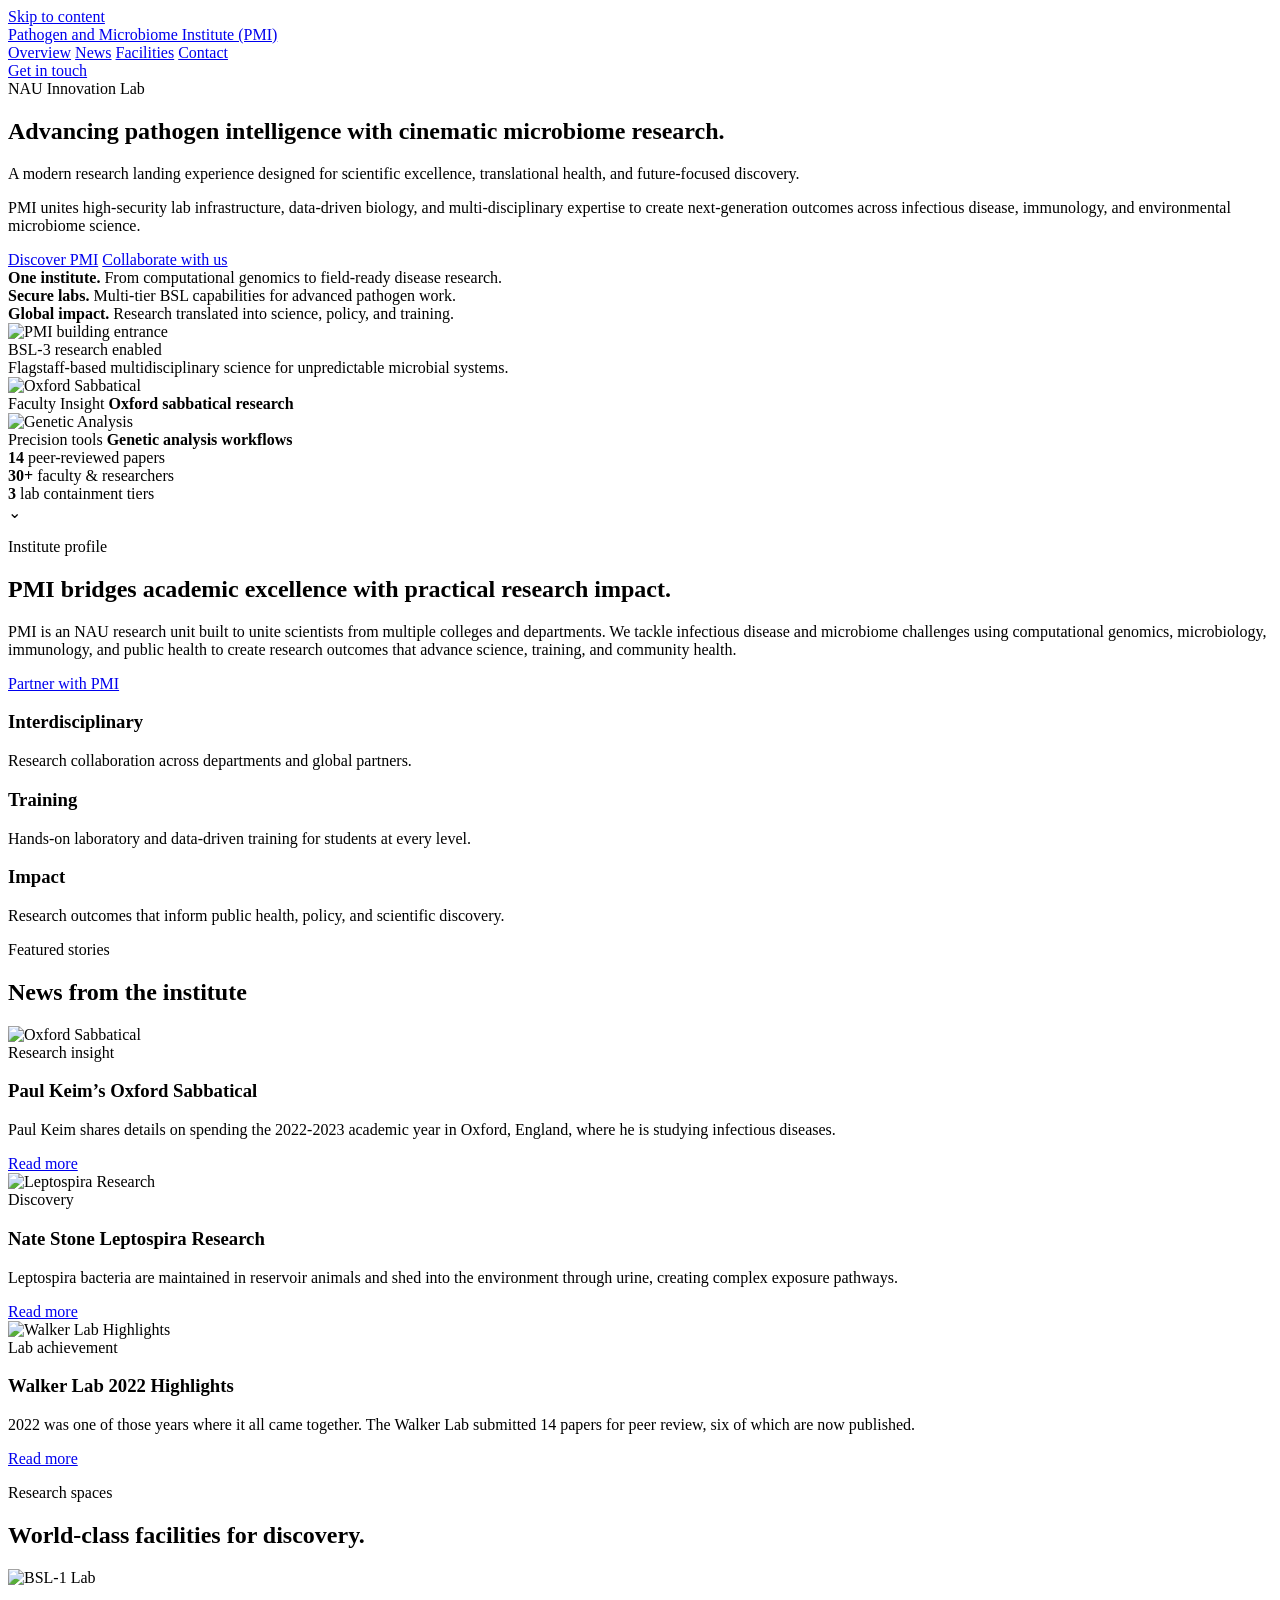
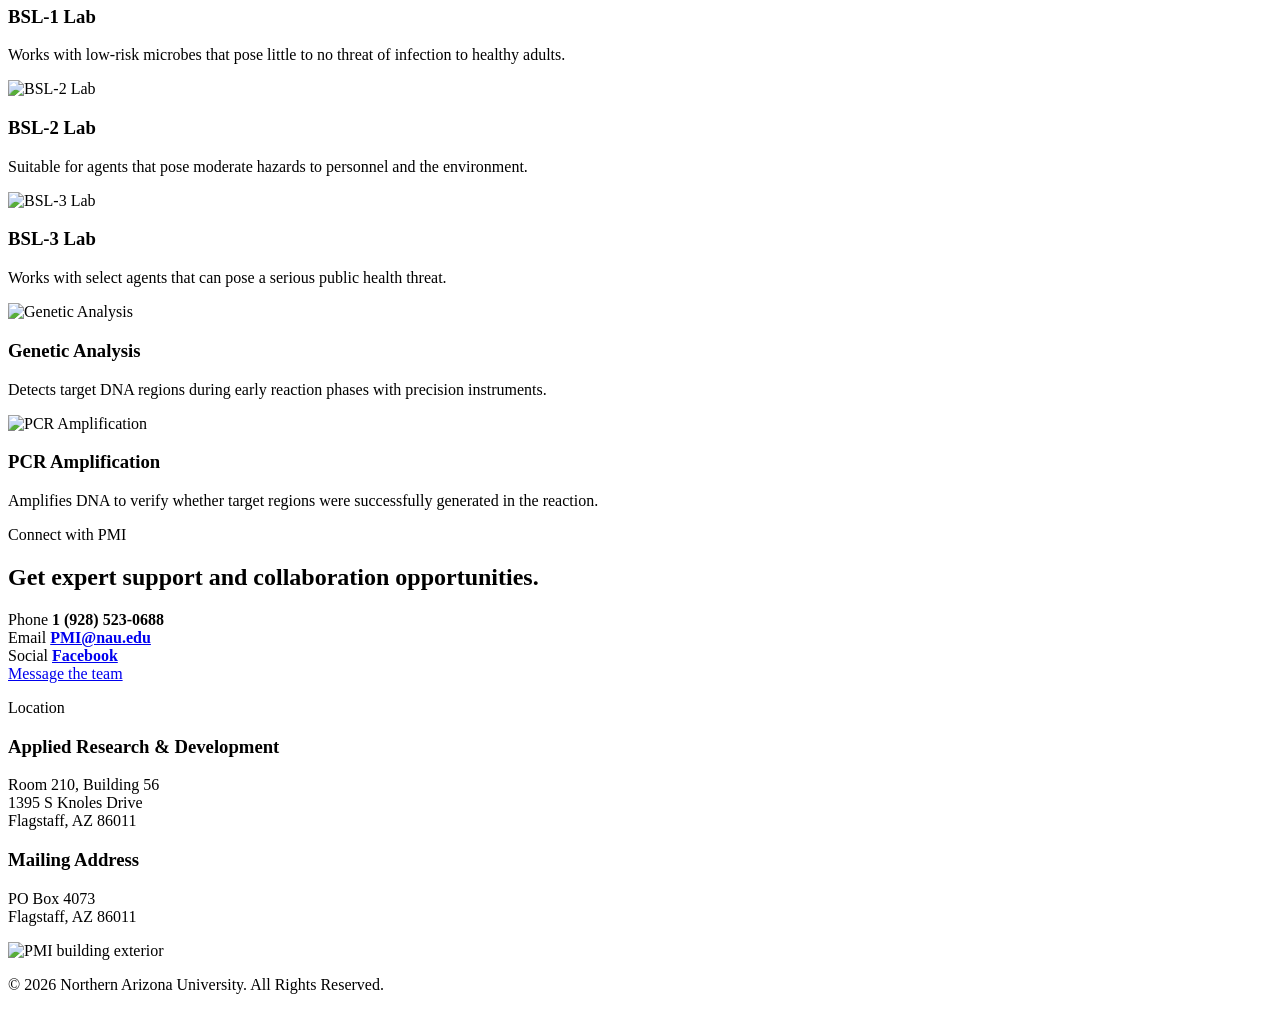
==== index.html @ f7e990fe "Initial Design for future references. A short attempt for the redesign of existing site for future u" ====
<!DOCTYPE html>
<html lang="en">
<head>
    <meta charset="UTF-8">
    <meta name="viewport" content="width=device-width, initial-scale=1.0">
    <title>The Pathogen & Microbiome Institute | Northern Arizona University</title>
    <link rel="stylesheet" href="css/style.css">
</head>
<body>
    <a class="skip-link" href="#main-content">Skip to content</a>

    <header class="site-header">
        <div class="header-shell">
            <a href="#" class="brand-mark">Pathogen and Microbiome Institute (PMI)</a>
            <nav class="site-nav" aria-label="Primary navigation">
                <a href="#overview">Overview</a>
                <a href="#news">News</a>
                <a href="#facilities">Facilities</a>
                <a href="#contact">Contact</a>
            </nav>
            <a href="#contact" class="nav-cta">Get in touch</a>
        </div>
    </header>

    <main id="main-content">
        <section class="hero reveal" id="hero">
            <div class="hero-shell">
                <div class="hero-copy">
                    <span class="eyebrow">NAU Innovation Lab</span>
                    <div class="hero-title-wrap">
                        <h1>Advancing pathogen intelligence with cinematic microbiome research.</h1>
                        <p class="hero-kicker">A modern research landing experience designed for scientific excellence, translational health, and future-focused discovery.</p>
                    </div>
                    <p>PMI unites high-security lab infrastructure, data-driven biology, and multi-disciplinary expertise to create next-generation outcomes across infectious disease, immunology, and environmental microbiome science.</p>
                    <div class="hero-actions">
                        <a href="#overview" class="btn btn-primary">Discover PMI</a>
                        <a href="#contact" class="btn btn-secondary">Collaborate with us</a>
                    </div>
                    <div class="hero-highlights">
                        <div class="hero-highlight">
                            <strong>One institute.</strong>
                            <span>From computational genomics to field-ready disease research.</span>
                        </div>
                        <div class="hero-highlight">
                            <strong>Secure labs.</strong>
                            <span>Multi-tier BSL capabilities for advanced pathogen work.</span>
                        </div>
                        <div class="hero-highlight">
                            <strong>Global impact.</strong>
                            <span>Research translated into science, policy, and training.</span>
                        </div>
                    </div>
                </div>

                <div class="hero-media">
                    <div class="hero-media__scene">
                        <div class="hero-media__backdrop"></div>
                        <div class="hero-frame interactive-card">
                            <img src="assets/Images/PMI_Building.jpg" alt="PMI building entrance" loading="eager">
                            <div class="hero-frame__badge">BSL-3 research enabled</div>
                            <div class="hero-frame__caption">Flagstaff-based multidisciplinary science for unpredictable microbial systems.</div>
                        </div>
                        <div class="hero-mini-grid">
                            <article class="hero-mini-card interactive-card">
                                <img src="assets/Images/Paul Keims Oxford Sabbatical.jpg" alt="Oxford Sabbatical" loading="lazy">
                                <div>
                                    <span>Faculty Insight</span>
                                    <strong>Oxford sabbatical research</strong>
                                </div>
                            </article>
                            <article class="hero-mini-card interactive-card">
                                <img src="assets/Images/Genetic analysis.jpg" alt="Genetic Analysis" loading="lazy">
                                <div>
                                    <span>Precision tools</span>
                                    <strong>Genetic analysis workflows</strong>
                                </div>
                            </article>
                        </div>
                        <div class="hero-stat-panel">
                            <div>
                                <strong>14</strong>
                                <span>peer-reviewed papers</span>
                            </div>
                            <div>
                                <strong>30+</strong>
                                <span>faculty & researchers</span>
                            </div>
                            <div>
                                <strong>3</strong>
                                <span>lab containment tiers</span>
                            </div>
                        </div>
                    </div>
                </div>
            </div>
            <div class="hero-shapes">
                <div class="shape shape--circle"></div>
                <div class="shape shape--stripe"></div>
                <div class="shape shape--blur"></div>
            </div>
            <div class="hero-scroll-indicator">
                <!--<span>Scroll</span>-->
                <span class="arrow">⌄</span>
            </div>
        </section>

        <section class="overview section-shell reveal" id="overview">
            <div class="section-grid">
                <div class="overview-copy">
                    <p class="section-label">Institute profile</p>
                    <h2>PMI bridges academic excellence with practical research impact.</h2>
                    <p>PMI is an NAU research unit built to unite scientists from multiple colleges and departments. We tackle infectious disease and microbiome challenges using computational genomics, microbiology, immunology, and public health to create research outcomes that advance science, training, and community health.</p>
                    <a href="#contact" class="btn btn-primary btn-medium">Partner with PMI</a>
                </div>
                <div class="overview-cards">
                    <article class="stat-card interactive-card" data-title="Interdisciplinary" data-description="Computational biology, genomics, immunology, and public health under one institute.">
                        <h3>Interdisciplinary</h3>
                        <p>Research collaboration across departments and global partners.</p>
                    </article>
                    <article class="stat-card interactive-card" data-title="Training" data-description="Hands-on laboratory and data-driven training for students at every level.">
                        <h3>Training</h3>
                        <p>Hands-on laboratory and data-driven training for students at every level.</p>
                    </article>
                    <article class="stat-card interactive-card" data-title="Impact" data-description="Research outcomes that inform public health, policy, and scientific discovery.">
                        <h3>Impact</h3>
                        <p>Research outcomes that inform public health, policy, and scientific discovery.</p>
                    </article>
                </div>
            </div>
        </section>

        <section class="news section-shell reveal" id="news">
            <div class="section-heading">
                <p class="section-label">Featured stories</p>
                <h2>News from the institute</h2>
            </div>
            <div class="news-grid">
                <article class="news-card interactive-card" data-title="Oxford Sabbatical" data-description="Professor Paul Keim shares insights from his year at Oxford studying infectious diseases.">
                    <img src="assets/Images/Paul Keims Oxford Sabbatical.jpg" alt="Oxford Sabbatical" loading="lazy">
                    <div class="news-copy">
                        <span class="news-tag">Research insight</span>
                        <h3>Paul Keim’s Oxford Sabbatical</h3>
                        <p>Paul Keim shares details on spending the 2022-2023 academic year in Oxford, England, where he is studying infectious diseases.</p>
                        <a href="#" class="news-link">Read more</a>
                    </div>
                </article>
                <article class="news-card interactive-card" data-title="Leptospira Research" data-description="Nate Stone investigates reservoir hosts and environmental transmission pathways.">
                    <img src="assets/Images/Nate Store.jpg" alt="Leptospira Research" loading="lazy">
                    <div class="news-copy">
                        <span class="news-tag">Discovery</span>
                        <h3>Nate Stone Leptospira Research</h3>
                        <p>Leptospira bacteria are maintained in reservoir animals and shed into the environment through urine, creating complex exposure pathways.</p>
                        <a href="#" class="news-link">Read more</a>
                    </div>
                </article>
                <article class="news-card interactive-card" data-title="Walker Lab" data-description="Walker Lab research achievements include 14 submissions and six published papers in one year.">
                    <img src="assets/Images/Walker Lab 2022.jpg" alt="Walker Lab Highlights" loading="lazy">
                    <div class="news-copy">
                        <span class="news-tag">Lab achievement</span>
                        <h3>Walker Lab 2022 Highlights</h3>
                        <p>2022 was one of those years where it all came together. The Walker Lab submitted 14 papers for peer review, six of which are now published.</p>
                        <a href="#" class="news-link">Read more</a>
                    </div>
                </article>
            </div>
        </section>

        <section class="facilities section-shell reveal" id="facilities">
            <div class="section-heading">
                <p class="section-label">Research spaces</p>
                <h2>World-class facilities for discovery.</h2>
            </div>
            <div class="facilities-grid">
                <article class="facility-card interactive-card" data-title="BSL-1" data-description="Low-risk biology research in a mission-ready lab space.">
                    <img src="assets/Images/Facilities_BSL-1.jpg" alt="BSL-1 Lab" loading="lazy">
                    <div class="facility-copy">
                        <h3>BSL-1 Lab</h3>
                        <p>Works with low-risk microbes that pose little to no threat of infection to healthy adults.</p>
                    </div>
                </article>
                <article class="facility-card interactive-card" data-title="BSL-2" data-description="Moderate-hazard laboratory capabilities for advanced pathogen work.">
                    <img src="assets/Images/Facilities_BLS-2.jpg" alt="BSL-2 Lab" loading="lazy">
                    <div class="facility-copy">
                        <h3>BSL-2 Lab</h3>
                        <p>Suitable for agents that pose moderate hazards to personnel and the environment.</p>
                    </div>
                </article>
                <article class="facility-card interactive-card" data-title="BSL-3" data-description="Specialized containment for high-risk pathogen research.">
                    <img src="assets/Images/Facilities_BSL-3.jpg" alt="BSL-3 Lab" loading="lazy">
                    <div class="facility-copy">
                        <h3>BSL-3 Lab</h3>
                        <p>Works with select agents that can pose a serious public health threat.</p>
                    </div>
                </article>
                <article class="facility-card interactive-card" data-title="Genetic Analysis" data-description="Precision DNA detection technology for early-stage research.">
                    <img src="assets/Images/Genetic analysis.jpg" alt="Genetic Analysis" loading="lazy">
                    <div class="facility-copy">
                        <h3>Genetic Analysis</h3>
                        <p>Detects target DNA regions during early reaction phases with precision instruments.</p>
                    </div>
                </article>
                <article class="facility-card interactive-card" data-title="PCR Amplification" data-description="Rapid DNA amplification with advanced thermal cycling systems.">
                    <img src="assets/Images/PCR Amplification.jpg" alt="PCR Amplification" loading="lazy">
                    <div class="facility-copy">
                        <h3>PCR Amplification</h3>
                        <p>Amplifies DNA to verify whether target regions were successfully generated in the reaction.</p>
                    </div>
                </article>
            </div>
        </section>

        <section class="contact section-shell reveal" id="contact">
            <div class="contact-grid">
                <div class="contact-panel glass-panel">
                    <p class="section-label">Connect with PMI</p>
                    <h2>Get expert support and collaboration opportunities.</h2>
                    <div class="contact-list">
                        <div>
                            <span>Phone</span>
                            <strong>1 (928) 523-0688</strong>
                        </div>
                        <div>
                            <span>Email</span>
                            <strong><a href="mailto:PMI@nau.edu">PMI@nau.edu</a></strong>
                        </div>
                        <div>
                            <span>Social</span>
                            <strong><a href="https://www.facebook.com/PathogenMicrobiomeInstitute/">Facebook</a></strong>
                        </div>
                    </div>
                    <a href="mailto:PMI@nau.edu" class="btn btn-primary">Message the team</a>
                </div>
                <div class="location-panel glass-panel">
                    <p class="section-label">Location</p>
                    <h3>Applied Research & Development</h3>
                    <p>Room 210, Building 56<br>1395 S Knoles Drive<br>Flagstaff, AZ 86011</p>
                    <h3>Mailing Address</h3>
                    <p>PO Box 4073<br>Flagstaff, AZ 86011</p>
                    <img src="assets/Images/PMI_Building.jpg" alt="PMI building exterior" loading="lazy">
                </div>
            </div>
        </section>
    </main>

    <footer class="site-footer">
        <div class="footer-shell">
            <p>© 2026 Northern Arizona University. All Rights Reserved.</p>
        </div>
    </footer>

    <script src="js/script.js"></script>
</body>
</html>
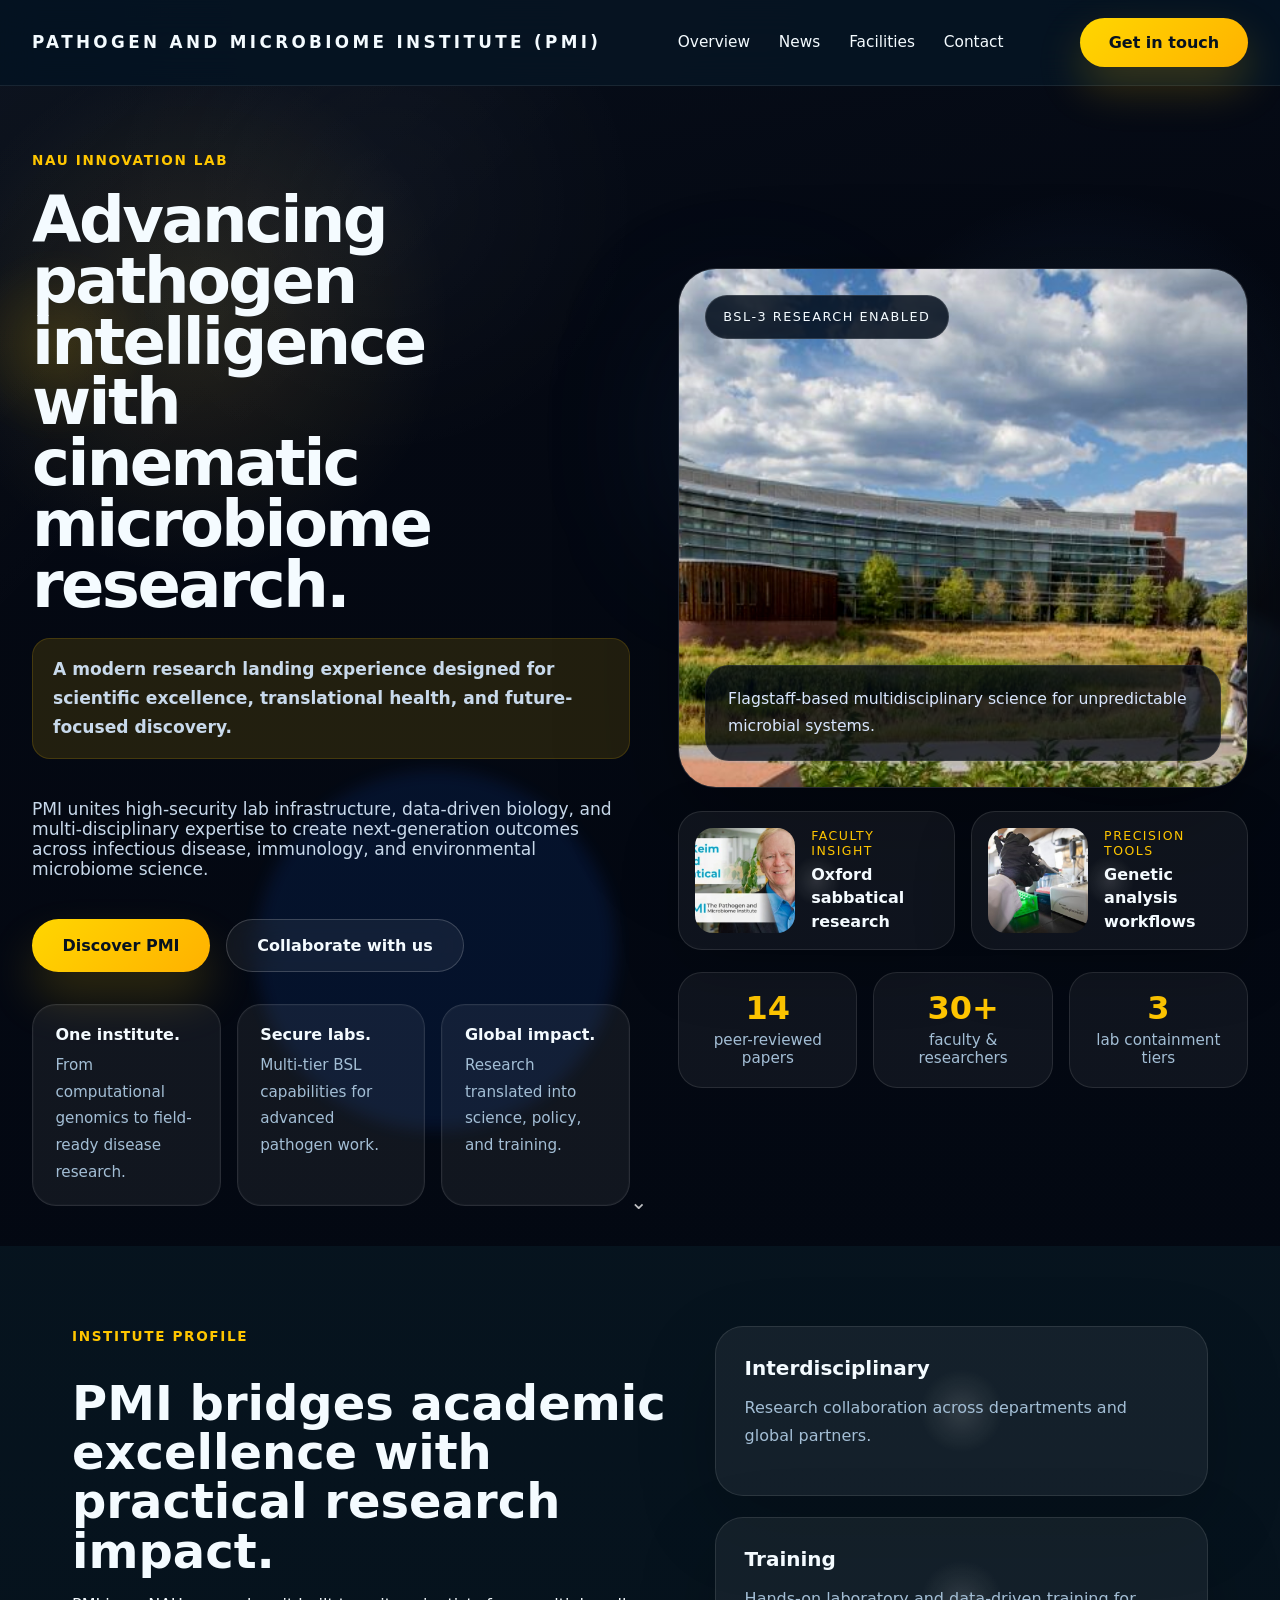
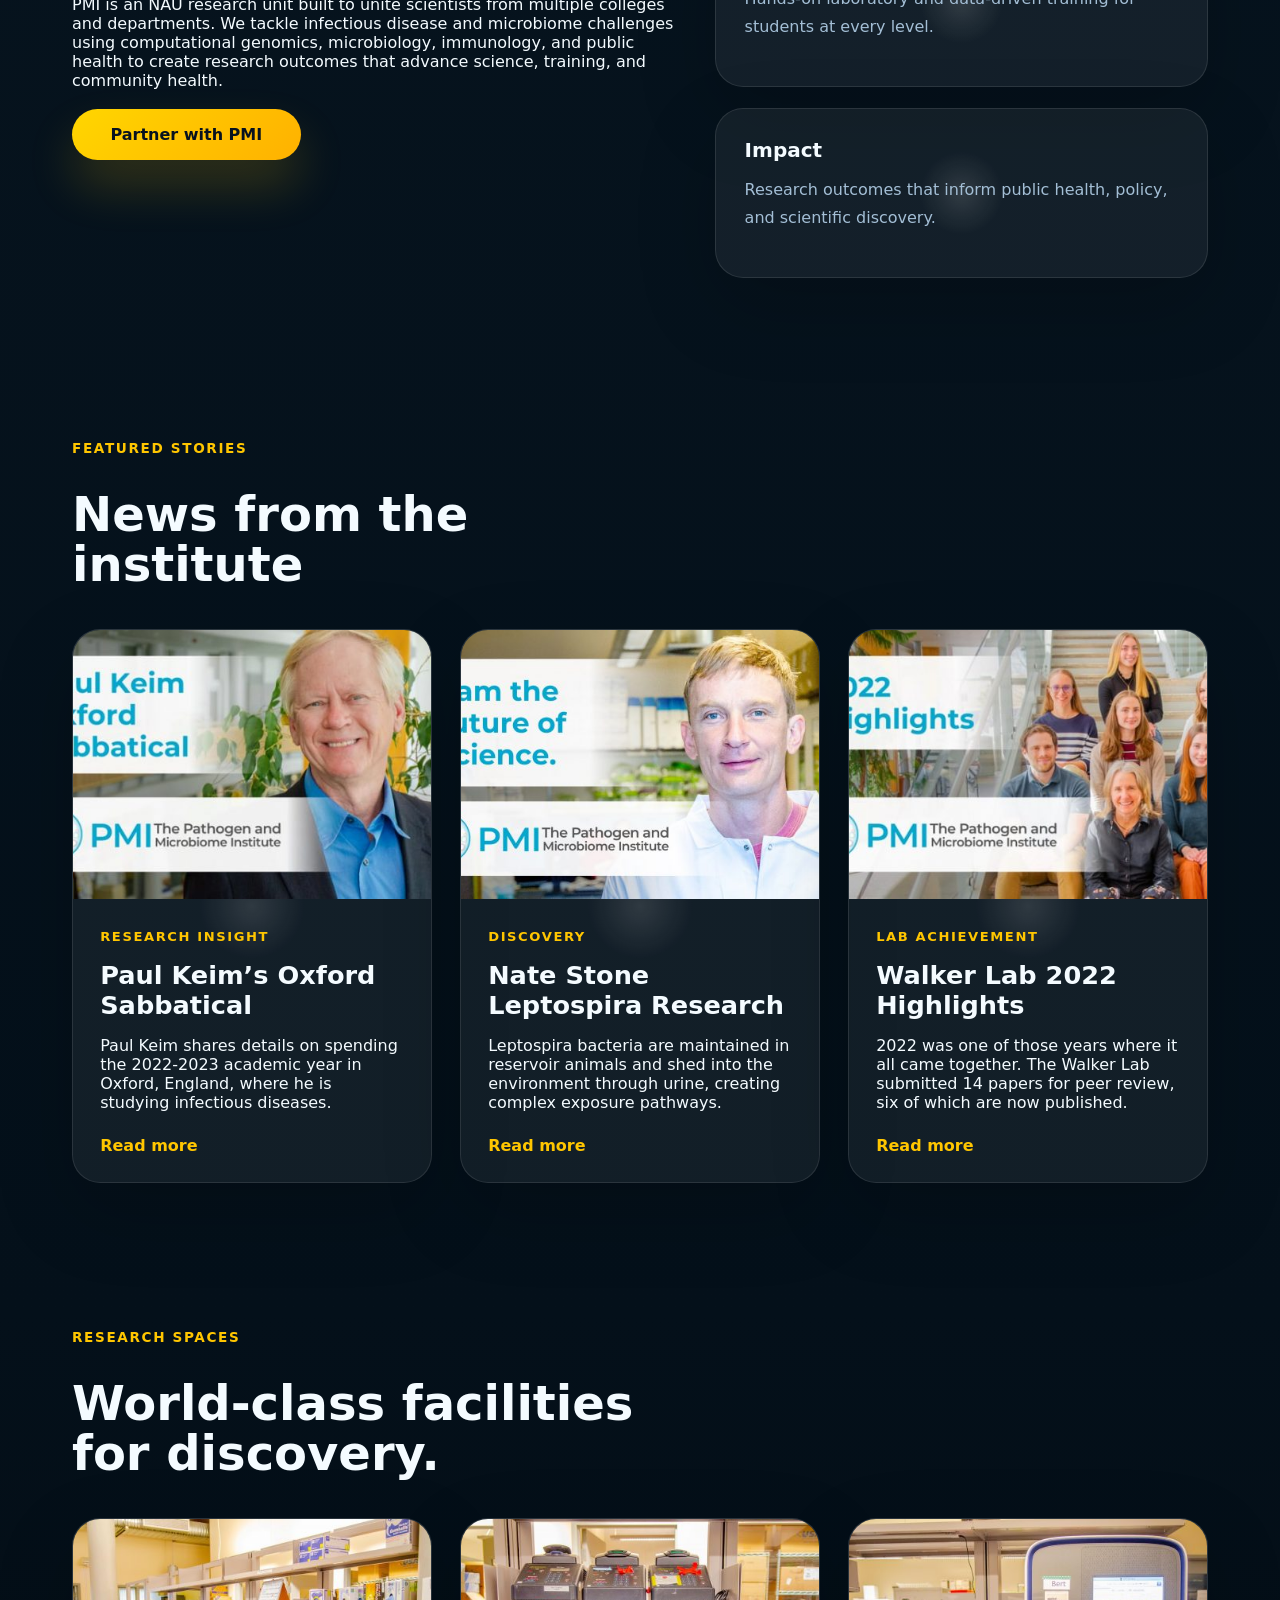
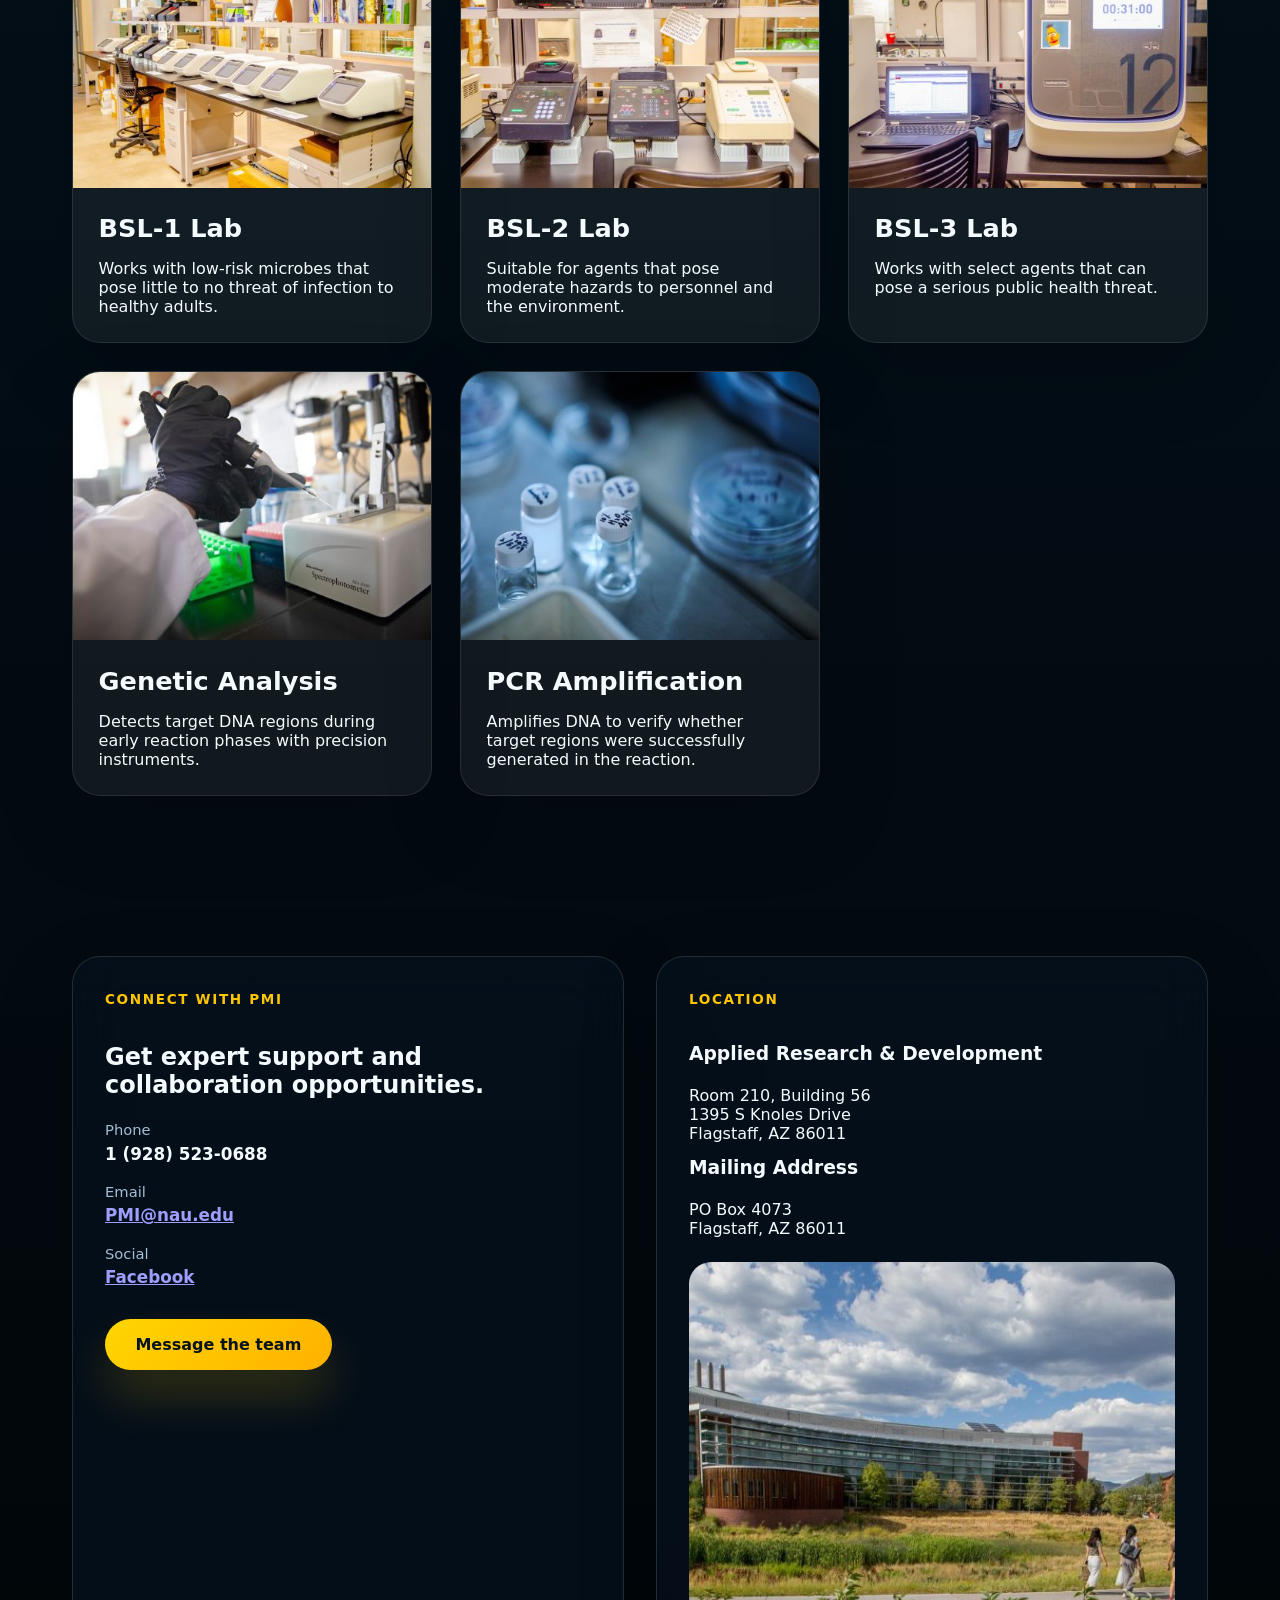
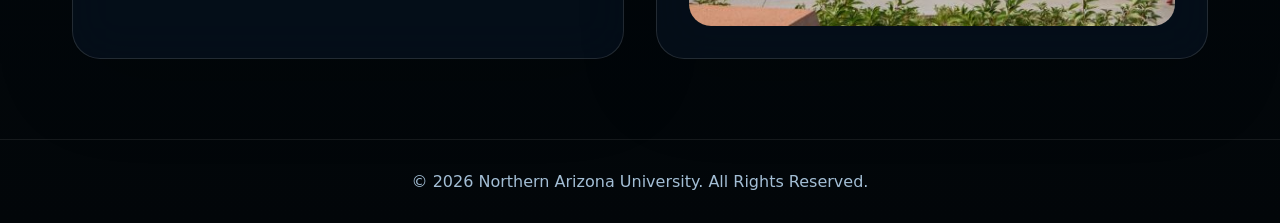
==== commit eb40574c: "Update index.html" ====
--- a/index.html
+++ b/index.html
@@ -109,7 +109,9 @@
                 <div class="overview-copy">
                     <p class="section-label">Institute profile</p>
                     <h2>PMI bridges academic excellence with practical research impact.</h2>
+                    </br>
                     <p>PMI is an NAU research unit built to unite scientists from multiple colleges and departments. We tackle infectious disease and microbiome challenges using computational genomics, microbiology, immunology, and public health to create research outcomes that advance science, training, and community health.</p>
+                </br>
                     <a href="#contact" class="btn btn-primary btn-medium">Partner with PMI</a>
                 </div>
                 <div class="overview-cards">
@@ -250,4 +252,4 @@
 
     <script src="js/script.js"></script>
 </body>
-</html>+</html>
--- a/css/style.css
+++ b/css/style.css
@@ -0,0 +1,912 @@
+:root {
+    color-scheme: dark;
+    --bg: #06131d;
+    --surface: rgba(255, 255, 255, 0.08);
+    --surface-strong: rgba(255, 255, 255, 0.12);
+    --surface-border: rgba(255, 255, 255, 0.14);
+    --text: #f4fbff;
+    --muted: #a3bed5;
+    --accent: #ffc600;
+    --accent-soft: rgba(255, 198, 0, 0.18);
+    --shadow: 0 40px 100px rgba(1, 17, 35, 0.32);
+    --radius: 28px;
+    --transition: 280ms ease;
+}
+
+* {
+    margin: 0;
+    padding: 0;
+    box-sizing: border-box;
+}
+
+html {
+    scroll-behavior: smooth;
+}
+
+body {
+    font-family: Inter, system-ui, -apple-system, BlinkMacSystemFont, 'Segoe UI', sans-serif;
+    background: radial-gradient(circle at top, rgba(255, 214, 79, 0.06), transparent 24%),
+                linear-gradient(180deg, #081621 0%, #04101a 58%, #020609 100%);
+    color: var(--text);
+    min-height: 100vh;
+}
+
+img {
+    max-width: 100%;
+    display: block;
+}
+
+button,
+a {
+    font: inherit;
+}
+
+.skip-link {
+    position: absolute;
+    top: 0;
+    left: 0;
+    padding: 0.75rem 1rem;
+    background: rgba(2, 20, 36, 0.96);
+    color: var(--text);
+    transform: translateY(-120%);
+    transition: transform 180ms ease;
+    z-index: 20;
+}
+
+.skip-link:focus {
+    transform: translateY(0);
+}
+
+.site-header {
+    position: sticky;
+    top: 0;
+    z-index: 20;
+    backdrop-filter: blur(18px);
+    background: rgba(2, 17, 33, 0.76);
+    border-bottom: 1px solid rgba(255, 255, 255, 0.08);
+}
+
+.header-shell {
+    max-width: 1280px;
+    margin: 0 auto;
+    display: flex;
+    align-items: center;
+    justify-content: space-between;
+    gap: 1.5rem;
+    padding: 1.1rem 2rem;
+}
+
+.brand-mark {
+    font-size: 1.05rem;
+    font-weight: 700;
+    letter-spacing: 0.2em;
+    text-decoration: none;
+    color: var(--text);
+    text-transform: uppercase;
+}
+
+.site-nav {
+    display: flex;
+    align-items: center;
+    gap: 1.8rem;
+}
+
+.site-nav a {
+    color: var(--text);
+    text-decoration: none;
+    font-size: 0.96rem;
+    font-weight: 500;
+    transition: color var(--transition);
+}
+
+.site-nav a:hover,
+.site-nav a:focus-visible {
+    color: var(--accent);
+}
+
+.nav-cta {
+    padding: 0.95rem 1.8rem;
+    border-radius: 999px;
+    background: linear-gradient(135deg, #ffd600, #ffb200);
+    color: #07121f;
+    text-decoration: none;
+    font-weight: 700;
+    box-shadow: 0 20px 45px rgba(255, 198, 0, 0.22);
+    transition: transform var(--transition), box-shadow var(--transition);
+}
+
+.nav-cta:hover {
+    transform: translateY(-2px);
+    box-shadow: 0 24px 60px rgba(255, 198, 0, 0.3);
+}
+
+.main {
+    position: relative;
+}
+
+.section-shell {
+    max-width: 1200px;
+    margin: 0 auto;
+    padding: 5rem 2rem;
+}
+
+.hero {
+    position: relative;
+    overflow: hidden;
+    min-height: calc(100vh - 5rem);
+    padding: 4rem 2rem 2.5rem;
+    display: flex;
+    align-items: center;
+    background: radial-gradient(circle at 15% 20%, rgba(255, 214, 79, 0.12), transparent 18%),
+                radial-gradient(circle at 85% 30%, rgba(90, 160, 255, 0.12), transparent 18%),
+                linear-gradient(170deg, rgba(6, 12, 24, 0.96) 0%, rgba(4, 8, 18, 0.98) 28%, rgba(3, 8, 18, 0.99) 100%);
+}
+
+.hero::before {
+    content: '';
+    position: absolute;
+    inset: 0;
+    background-image: linear-gradient(135deg, rgba(255, 255, 255, 0.04) 0%, transparent 25%),
+                      radial-gradient(circle at 30% 10%, rgba(255, 255, 255, 0.05), transparent 20%);
+    pointer-events: none;
+    opacity: 0.7;
+}
+
+.hero-shell {
+    position: relative;
+    z-index: 1;
+    width: min(1260px, 100%);
+    margin: 0 auto;
+    display: grid;
+    grid-template-columns: minmax(0, 1.05fr) minmax(420px, 1fr);
+    gap: 3rem;
+    align-items: center;
+}
+
+.eyebrow,
+.section-label {
+    display: inline-flex;
+    align-items: center;
+    gap: 0.6rem;
+    color: var(--accent);
+    font-size: 0.85rem;
+    font-weight: 700;
+    letter-spacing: 0.12em;
+    text-transform: uppercase;
+    margin-bottom: 1.4rem;
+}
+
+.hero-title-wrap h1 {
+    font-size: clamp(3.4rem, 5vw, 5.2rem);
+    line-height: 0.95;
+    letter-spacing: -0.04em;
+    max-width: 10ch;
+    margin-bottom: 1.4rem;
+    color: var(--text);
+}
+
+.hero-kicker {
+    display: inline-grid;
+    max-width: 34rem;
+    padding: 1rem 1.25rem;
+    border-radius: 18px;
+    background: rgba(255, 198, 0, 0.12);
+    color: #f9f1d3;
+    font-weight: 600;
+    line-height: 1.7;
+    margin-bottom: 1.8rem;
+    border: 1px solid rgba(255, 198, 0, 0.16);
+}
+
+.hero-copy p {
+    max-width: 42rem;
+    margin-bottom: 2.5rem;
+    color: #c8d9eb;
+    font-size: 1.07rem;
+}
+
+.hero-actions {
+    display: flex;
+    flex-wrap: wrap;
+    gap: 1rem;
+    margin-bottom: 2rem;
+}
+
+.btn {
+    display: inline-flex;
+    align-items: center;
+    justify-content: center;
+    padding: 1rem 1.9rem;
+    border-radius: 999px;
+    font-weight: 700;
+    text-decoration: none;
+    transition: transform var(--transition), box-shadow var(--transition), background var(--transition), filter var(--transition);
+}
+
+.btn-primary {
+    background: linear-gradient(135deg, #ffd600 0%, #ffb100 100%);
+    color: #07121f;
+    box-shadow: 0 30px 60px rgba(255, 198, 0, 0.18);
+}
+
+.btn-secondary {
+    border: 1px solid rgba(255, 255, 255, 0.18);
+    color: var(--text);
+    background: rgba(255, 255, 255, 0.08);
+    backdrop-filter: blur(16px);
+}
+
+.btn:hover {
+    transform: translateY(-3px);
+}
+
+.hero-highlights {
+    display: grid;
+    grid-template-columns: repeat(3, minmax(0, 1fr));
+    gap: 1rem;
+}
+
+.hero-highlight {
+    padding: 1.25rem 1.4rem;
+    border-radius: 24px;
+    background: rgba(255, 255, 255, 0.06);
+    border: 1px solid rgba(255, 255, 255, 0.10);
+    box-shadow: inset 0 0 0 1px rgba(255, 255, 255, 0.02);
+}
+
+.hero-highlight strong {
+    display: block;
+    font-size: 1rem;
+    color: var(--text);
+    margin-bottom: 0.5rem;
+}
+
+.hero-highlight span {
+    color: var(--muted);
+    font-size: 0.95rem;
+    line-height: 1.75;
+}
+
+.hero-media {
+    position: relative;
+}
+
+.hero-media__scene {
+    position: relative;
+    display: grid;
+    gap: 1.4rem;
+}
+
+.hero-media__backdrop {
+    position: absolute;
+    inset: 0;
+    background: radial-gradient(circle at 10% 20%, rgba(55, 135, 235, 0.18), transparent 18%),
+                radial-gradient(circle at 80% 40%, rgba(255, 198, 0, 0.12), transparent 20%);
+    filter: blur(68px);
+    pointer-events: none;
+}
+
+.hero-frame {
+    position: relative;
+    overflow: hidden;
+    border-radius: 38px;
+    min-height: 520px;
+    background: rgba(255, 255, 255, 0.04);
+    border: 1px solid rgba(255, 255, 255, 0.10);
+    box-shadow: 0 42px 120px rgba(0, 0, 0, 0.30);
+    transform-style: preserve-3d;
+    will-change: transform;
+}
+
+.hero-frame img {
+    width: 100%;
+    height: 100%;
+    object-fit: cover;
+    display: block;
+    filter: saturate(1.05) contrast(1.05);
+}
+
+.hero-frame__badge {
+    position: absolute;
+    top: 1.6rem;
+    left: 1.6rem;
+    padding: 0.85rem 1.1rem;
+    border-radius: 999px;
+    background: rgba(4, 14, 28, 0.86);
+    color: var(--text);
+    font-size: 0.8rem;
+    letter-spacing: 0.12em;
+    text-transform: uppercase;
+    border: 1px solid rgba(255, 255, 255, 0.12);
+}
+
+.hero-frame__caption {
+    position: absolute;
+    bottom: 1.6rem;
+    left: 1.6rem;
+    right: 1.6rem;
+    padding: 1.3rem 1.4rem;
+    border-radius: 24px;
+    background: rgba(2, 7, 18, 0.76);
+    color: #d8e6ff;
+    font-size: 0.98rem;
+    line-height: 1.7;
+    border: 1px solid rgba(255, 255, 255, 0.08);
+}
+
+.hero-mini-grid {
+    display: grid;
+    grid-template-columns: 1fr 1fr;
+    gap: 1rem;
+}
+
+.hero-mini-card {
+    display: grid;
+    grid-template-columns: 100px 1fr;
+    gap: 1rem;
+    padding: 1rem;
+    border-radius: 24px;
+    background: rgba(255, 255, 255, 0.05);
+    border: 1px solid rgba(255, 255, 255, 0.1);
+    box-shadow: 0 22px 60px rgba(0, 0, 0, 0.18);
+    overflow: hidden;
+}
+
+.hero-mini-card img {
+    width: 100%;
+    height: 100%;
+    object-fit: cover;
+    border-radius: 18px;
+}
+
+.hero-mini-card div span {
+    display: block;
+    font-size: 0.78rem;
+    color: var(--accent);
+    letter-spacing: 0.12em;
+    text-transform: uppercase;
+    margin-bottom: 0.35rem;
+}
+
+.hero-mini-card div strong {
+    color: var(--text);
+    font-size: 1rem;
+    line-height: 1.45;
+}
+
+.hero-stat-panel {
+    display: grid;
+    grid-template-columns: repeat(3, minmax(0, 1fr));
+    gap: 1rem;
+}
+
+.hero-stat-panel div {
+    padding: 1.2rem 1.3rem;
+    border-radius: 24px;
+    background: rgba(255, 255, 255, 0.05);
+    border: 1px solid rgba(255, 255, 255, 0.1);
+    text-align: center;
+}
+
+.hero-stat-panel strong {
+    display: block;
+    font-size: 2rem;
+    line-height: 1;
+    margin-bottom: 0.45rem;
+    color: var(--accent);
+}
+
+.hero-stat-panel span {
+    display: block;
+    color: var(--muted);
+    font-size: 0.95rem;
+}
+
+.hero-shapes {
+    position: absolute;
+    inset: 0;
+    pointer-events: none;
+}
+
+.shape {
+    position: absolute;
+    opacity: 0.65;
+    filter: blur(8px);
+    animation: float 12s ease-in-out infinite alternate;
+}
+
+.shape--circle {
+    width: 240px;
+    height: 240px;
+    border-radius: 50%;
+    background: radial-gradient(circle, rgba(255, 198, 0, 0.24), transparent 55%);
+    top: 12%;
+    left: -5%;
+}
+
+.shape--stripe {
+    width: 320px;
+    height: 120px;
+    background: linear-gradient(90deg, rgba(103, 180, 255, 0.24), transparent 85%);
+    top: 45%;
+    right: -8%;
+    transform: rotate(22deg);
+}
+
+.shape--blur {
+    width: 360px;
+    height: 360px;
+    border-radius: 50%;
+    background: rgba(21, 97, 238, 0.18);
+    bottom: 10%;
+    left: 20%;
+}
+
+.hero-scroll-indicator {
+    position: absolute;
+    left: 50%;
+    bottom: 2rem;
+    transform: translateX(-50%);
+    display: inline-flex;
+    align-items: center;
+    flex-direction: column;
+    color: rgba(255, 255, 255, 0.75);
+    font-size: 0.95rem;
+    letter-spacing: 0.16em;
+    text-transform: uppercase;
+    gap: 0.55rem;
+}
+
+.hero-scroll-indicator .arrow {
+    font-size: 1.3rem;
+    animation: scroll-bounce 1.7s ease-in-out infinite;
+}
+
+@keyframes float {
+    to { transform: translateY(-24px); }
+}
+
+@keyframes scroll-bounce {
+    0%, 100% { transform: translateY(0); }
+    50% { transform: translateY(10px); }
+}
+
+@media (max-width: 1024px) {
+    .hero-shell {
+        grid-template-columns: 1fr;
+    }
+
+    .hero-highlights,
+    .hero-stat-panel,
+    .hero-mini-grid {
+        grid-template-columns: 1fr;
+    }
+}
+
+@media (max-width: 720px) {
+    .hero {
+        min-height: auto;
+        padding-top: 3rem;
+    }
+
+    .hero-title-wrap h1 {
+        font-size: clamp(2.6rem, 7vw, 3.5rem);
+    }
+
+    .hero-actions {
+        flex-direction: column;
+        align-items: stretch;
+    }
+
+    .hero-frame {
+        min-height: 420px;
+    }
+}
+
+@media (max-width: 1024px) {
+    .hero-body,
+    .section-grid,
+    .contact-grid,
+    .overview-split {
+        grid-template-columns: 1fr;
+    }
+
+    .hero {
+        padding-top: 4rem;
+    }
+
+    .hero-card--top,
+    .hero-card--bottom {
+        width: calc(100% - 2rem);
+        left: 1rem;
+        right: auto;
+    }
+
+    .hero-card--bottom {
+        bottom: 1rem;
+        top: auto;
+    }
+}
+
+@media (max-width: 720px) {
+    .header-shell,
+    .section-shell,
+    .footer-shell {
+        padding-left: 1.25rem;
+        padding-right: 1.25rem;
+    }
+
+    .site-nav {
+        display: none;
+    }
+
+    .hero-copy h1 {
+        font-size: 2.75rem;
+    }
+
+    .hero-actions,
+    .overview-actions {
+        flex-direction: column;
+        align-items: stretch;
+    }
+
+    .hero-pill-group {
+        grid-template-columns: 1fr;
+    }
+
+    .news-grid,
+    .facilities-grid {
+        grid-template-columns: 1fr;
+    }
+}
+
+.btn {
+    display: inline-flex;
+    align-items: center;
+    justify-content: center;
+    padding: 1rem 1.9rem;
+    border-radius: 999px;
+    font-weight: 700;
+    text-decoration: none;
+    transition: transform var(--transition), box-shadow var(--transition), background var(--transition);
+}
+
+.btn-primary {
+    background: linear-gradient(135deg, #ffd600 0%, #ffb100 100%);
+    color: #07121f;
+    box-shadow: 0 26px 48px rgba(255, 198, 0, 0.18);
+}
+
+.btn-secondary {
+    border: 1px solid rgba(255, 255, 255, 0.18);
+    color: var(--text);
+    background: rgba(255, 255, 255, 0.06);
+}
+
+.btn:hover {
+    transform: translateY(-2px);
+}
+
+.btn-medium {
+    padding: 1rem 2.4rem;
+}
+
+.hero-pill-group {
+    display: inline-grid;
+    grid-template-columns: repeat(3, minmax(0, max-content));
+    gap: 0.9rem;
+    margin-top: 2.2rem;
+}
+
+.hero-pill-group span {
+    padding: 0.85rem 1.2rem;
+    border-radius: 999px;
+    background: rgba(255, 255, 255, 0.08);
+    color: var(--text);
+    font-size: 0.92rem;
+}
+
+.hero-visual__frame {
+    position: relative;
+    border-radius: 34px;
+    overflow: hidden;
+    box-shadow: var(--shadow);
+    border: 1px solid rgba(255, 255, 255, 0.08);
+    background: linear-gradient(180deg, rgba(255,255,255,0.02), rgba(255,255,255,0.05));
+}
+
+.hero-visual img {
+    width: 100%;
+    aspect-ratio: 4 / 5;
+    object-fit: cover;
+    display: block;
+    transform: translateZ(0);
+}
+
+.hero-visual__glow {
+    position: absolute;
+    inset: -12%;
+    background: radial-gradient(circle at 70% 20%, rgba(255, 198, 0, 0.22), transparent 24%);
+    filter: blur(80px);
+    pointer-events: none;
+}
+
+.hero-card {
+    position: absolute;
+    width: calc(100% - 3rem);
+    padding: 1.4rem 1.5rem;
+    border-radius: 28px;
+    background: rgba(3, 19, 34, 0.82);
+    border: 1px solid rgba(255, 255, 255, 0.12);
+    backdrop-filter: blur(18px);
+    box-shadow: 0 24px 70px rgba(0, 0, 0, 0.35);
+    color: var(--text);
+}
+
+.hero-card--top {
+    top: 1.6rem;
+    left: 1.4rem;
+}
+
+.hero-card--bottom {
+    bottom: 1.6rem;
+    right: 1.4rem;
+}
+
+.hero-card p {
+    font-size: 0.96rem;
+    line-height: 1.85;
+    color: #d4e9ff;
+}
+
+.section-heading {
+    max-width: 620px;
+    margin-bottom: 2.5rem;
+}
+
+.section-heading h2,
+.overview-copy h2 {
+    font-size: clamp(2.4rem, 4vw, 3rem);
+    line-height: 1.03;
+    margin-top: 0.75rem;
+    color: var(--text);
+}
+
+.section-grid {
+    display: grid;
+    grid-template-columns: 1.1fr 0.9fr;
+    gap: 2.5rem;
+    align-items: start;
+}
+
+.overview-copy {
+    max-width: 44rem;
+}
+
+.overview-cards {
+    display: grid;
+    gap: 1.3rem;
+}
+
+.stat-card,
+.news-card,
+.facility-card,
+.contact-panel,
+.location-panel {
+    background: rgba(255, 255, 255, 0.06);
+    border: 1px solid rgba(255, 255, 255, 0.1);
+    border-radius: var(--radius);
+    box-shadow: 0 28px 80px rgba(0, 0, 0, 0.18);
+    transition: transform var(--transition), background var(--transition), box-shadow var(--transition);
+}
+
+.stat-card {
+    padding: 1.8rem;
+    min-height: 170px;
+}
+
+.stat-card h3 {
+    font-size: 1.25rem;
+    margin-bottom: 0.9rem;
+    color: var(--text);
+}
+
+.stat-card p {
+    color: var(--muted);
+    line-height: 1.75;
+}
+
+.news-grid,
+.facilities-grid {
+    display: grid;
+    grid-template-columns: repeat(3, minmax(0, 1fr));
+    gap: 1.75rem;
+}
+
+.news-card,
+.facility-card {
+    overflow: hidden;
+}
+
+.news-card img,
+.facility-card img,
+.location-panel img {
+    width: 100%;
+    aspect-ratio: 4 / 3;
+    object-fit: cover;
+}
+
+.news-copy,
+.facility-copy {
+    padding: 1.7rem;
+}
+
+.news-tag {
+    display: inline-flex;
+    margin-bottom: 1rem;
+    font-size: 0.82rem;
+    color: var(--accent);
+    font-weight: 700;
+    letter-spacing: 0.12em;
+    text-transform: uppercase;
+}
+
+.news-copy h3,
+.facility-copy h3 {
+    font-size: 1.6rem;
+    margin-bottom: 1rem;
+    color: var(--text);
+}
+
+.news-link {
+    display: inline-flex;
+    margin-top: 1.5rem;
+    color: var(--accent);
+    text-decoration: none;
+    font-weight: 700;
+}
+
+.news-link:hover {
+    text-decoration: underline;
+}
+
+.facilities {
+    padding-top: 4rem;
+}
+
+.facility-copy {
+    padding: 1.6rem;
+}
+
+.contact-grid {
+    display: grid;
+    grid-template-columns: 1fr 1fr;
+    gap: 2rem;
+}
+
+.glass-panel {
+    padding: 2rem;
+    background: rgba(7, 18, 31, 0.68);
+    border: 1px solid rgba(255, 255, 255, 0.12);
+    backdrop-filter: blur(24px);
+}
+
+.contact-panel h2,
+.location-panel h3 {
+    margin: 0.85rem 0 1.4rem;
+    color: var(--text);
+}
+
+.contact-list {
+    display: grid;
+    gap: 1.2rem;
+    margin-bottom: 2rem;
+}
+
+.contact-list div span {
+    display: block;
+    color: var(--muted);
+    font-size: 0.92rem;
+    margin-bottom: 0.35rem;
+}
+
+.contact-list div strong {
+    display: block;
+    color: var(--text);
+    font-size: 1.05rem;
+}
+
+.location-panel img {
+    margin-top: 1.5rem;
+    border-radius: 22px;
+}
+
+.site-footer {
+    padding: 2rem 0;
+    border-top: 1px solid rgba(255, 255, 255, 0.08);
+}
+
+.footer-shell {
+    max-width: 1200px;
+    margin: 0 auto;
+    padding: 0 2rem;
+    color: var(--muted);
+    text-align: center;
+}
+
+.reveal {
+    opacity: 0;
+    transform: translateY(28px);
+    transition: opacity 0.9s ease, transform 0.9s ease;
+}
+
+.reveal.active {
+    opacity: 1;
+    transform: translateY(0);
+}
+
+.interactive-card {
+    position: relative;
+    overflow: hidden;
+    background-image: radial-gradient(circle at var(--pointer-x, 50%) var(--pointer-y, 50%), rgba(255, 255, 255, 0.12), transparent 16%);
+}
+
+.interactive-card:hover {
+    transform: translateY(-6px) scale(1.01);
+    box-shadow: 0 40px 100px rgba(0, 0, 0, 0.24);
+}
+
+@media (max-width: 1024px) {
+    .hero-body,
+    .section-grid,
+    .contact-grid {
+        grid-template-columns: 1fr;
+    }
+
+    .hero {
+        padding-top: 4rem;
+    }
+
+    .hero-card--top,
+    .hero-card--bottom {
+        width: calc(100% - 2rem);
+        left: 1rem;
+        right: auto;
+    }
+
+    .hero-card--bottom {
+        bottom: 1rem;
+        top: auto;
+    }
+}
+
+@media (max-width: 720px) {
+    .header-shell,
+    .section-shell,
+    .footer-shell {
+        padding-left: 1.25rem;
+        padding-right: 1.25rem;
+    }
+
+    .site-nav {
+        display: none;
+    }
+
+    .hero-copy h1 {
+        font-size: 2.75rem;
+    }
+
+    .hero-actions {
+        flex-direction: column;
+        align-items: stretch;
+    }
+
+    .hero-pill-group {
+        grid-template-columns: 1fr;
+    }
+
+    .news-grid,
+    .facilities-grid {
+        grid-template-columns: 1fr;
+    }
+}
